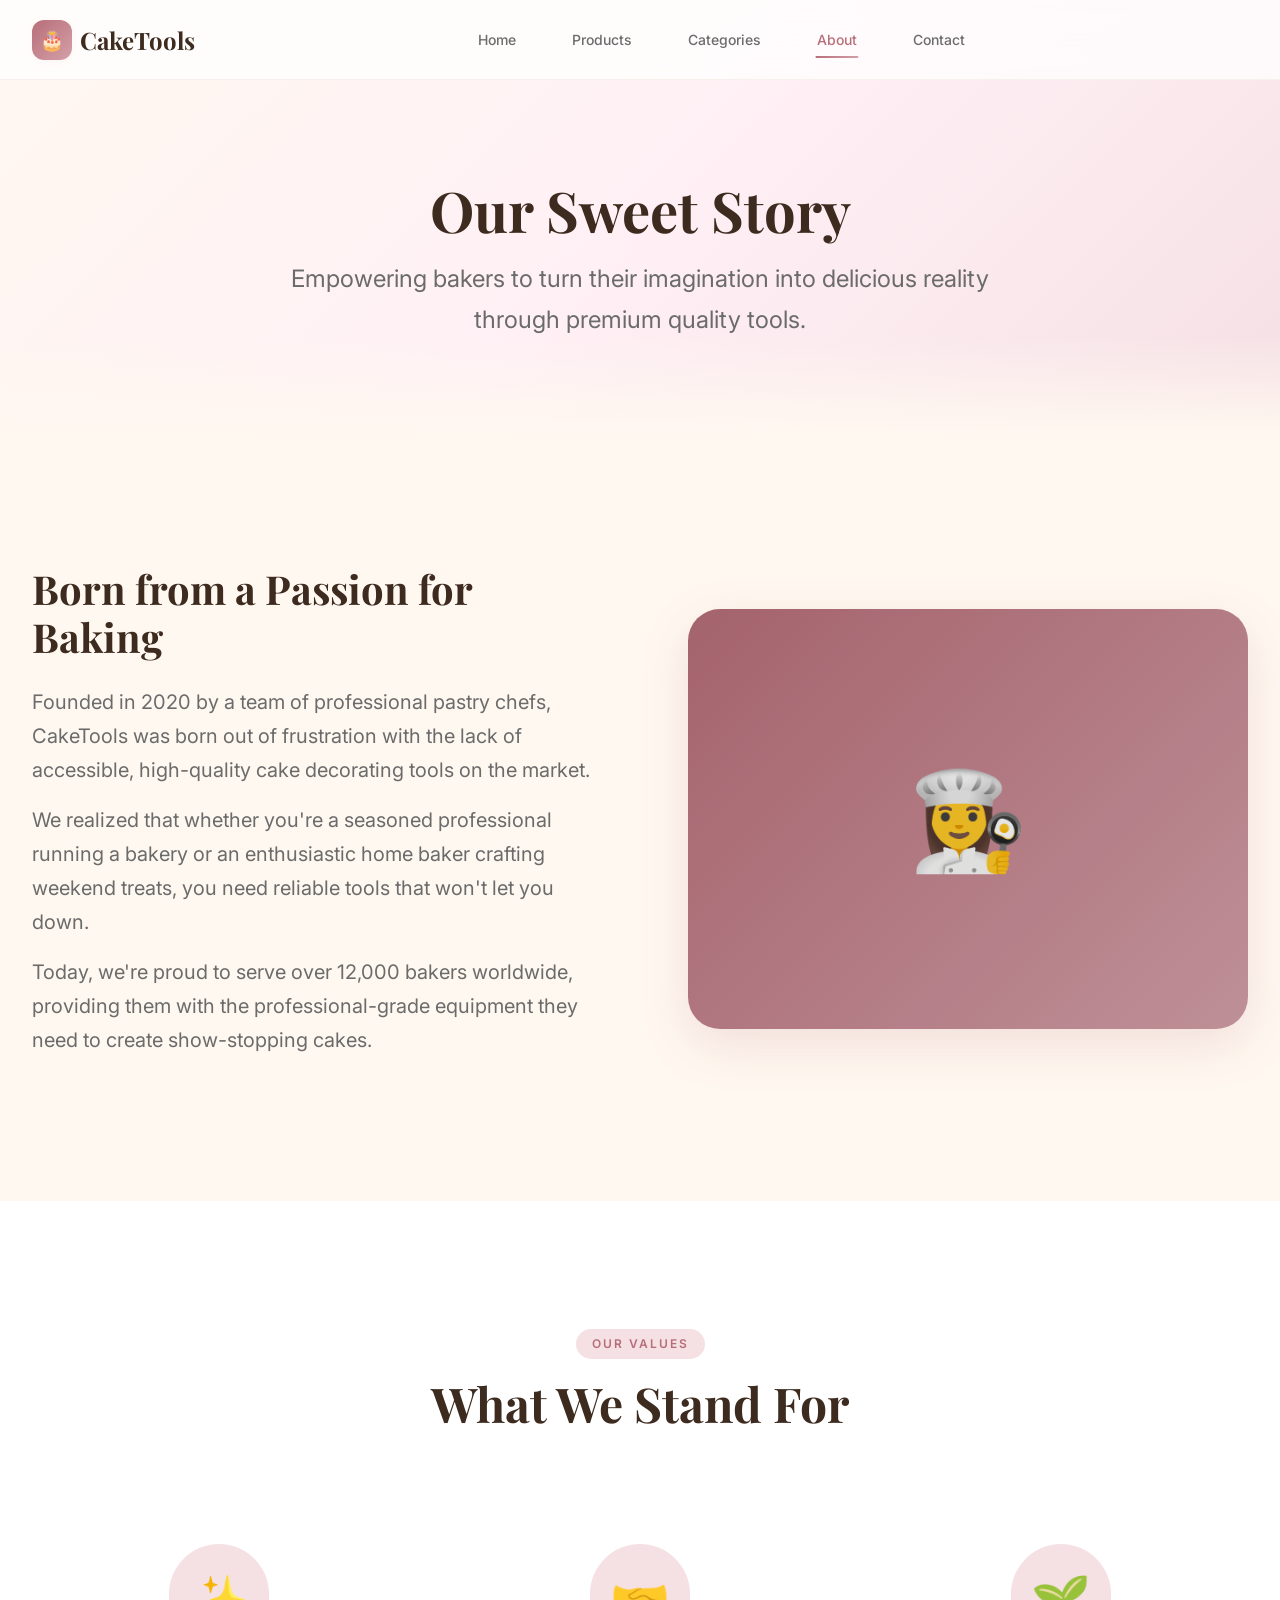
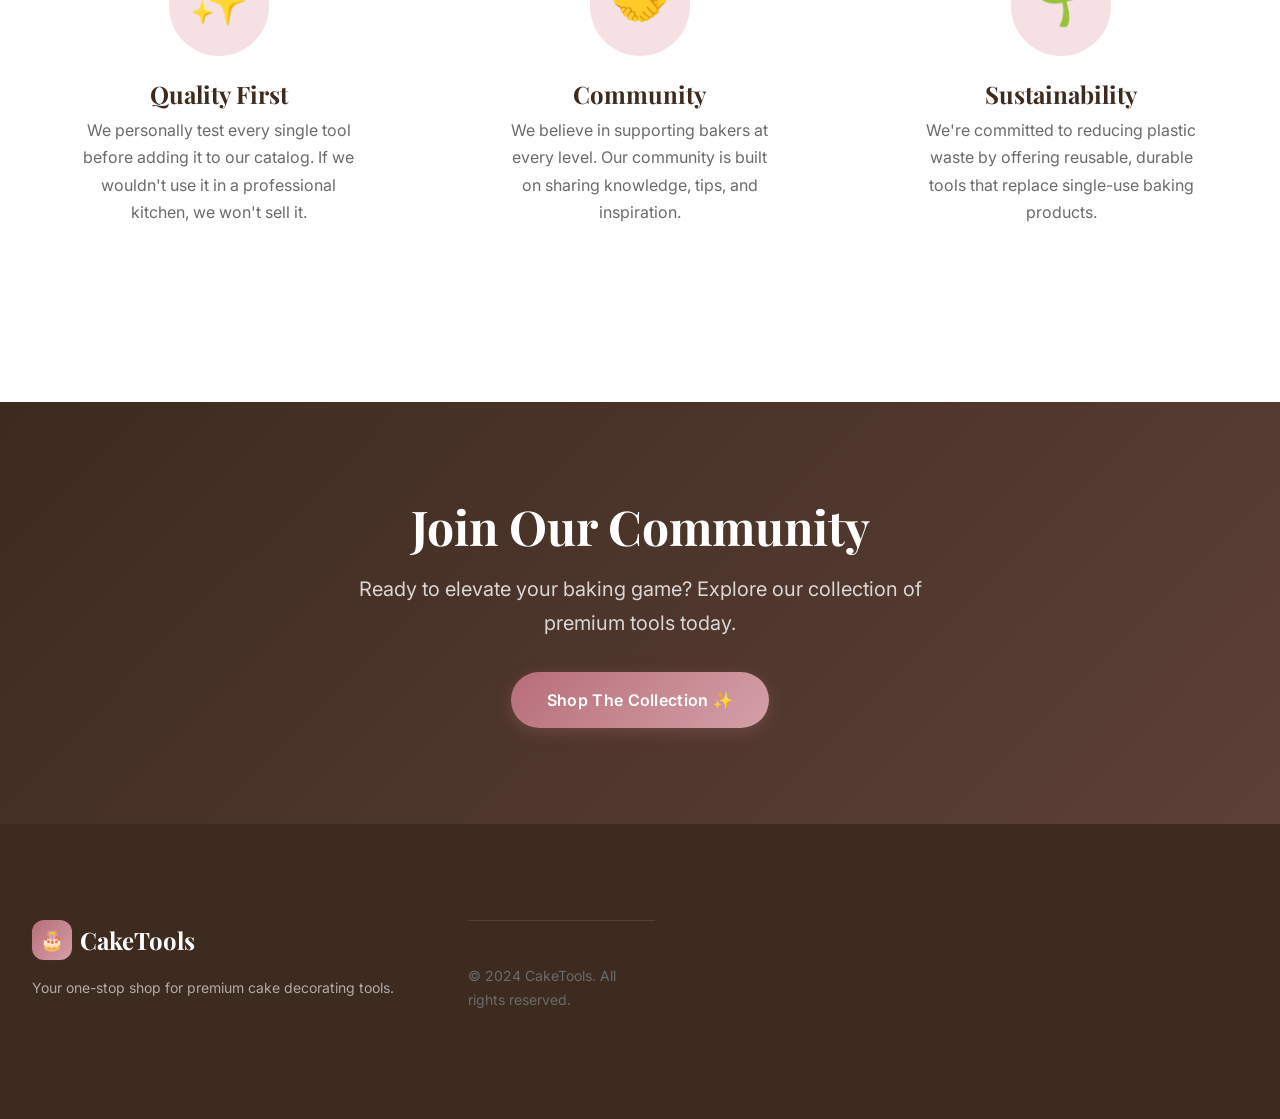
==== about.html @ 76c8e918 "Initial commit of Cake Tools static website" ====
<!DOCTYPE html>
<html lang="en">
<head>
  <meta charset="UTF-8">
  <meta name="viewport" content="width=device-width, initial-scale=1.0">
  <title>About Us — CakeTools</title>
  <link rel="stylesheet" href="css/style.css">
  <link rel="stylesheet" href="css/about.css">
  <link rel="icon" href="data:image/svg+xml,<svg xmlns='http://www.w3.org/2000/svg' viewBox='0 0 100 100'><text y='.9em' font-size='90'>🎂</text></svg>">
</head>
<body>

  <!-- Header -->
  <header class="header" id="header">
    <div class="header-inner">
      <a href="index.html" class="logo">
        <div class="logo-icon">🎂</div>
        <span>CakeTools</span>
      </a>

      <nav class="nav-links" id="navLinks">
        <a href="index.html">Home</a>
        <a href="products.html">Products</a>
        <a href="categories.html">Categories</a>
        <a href="about.html" class="active">About</a>
        <a href="contact.html">Contact</a>
      </nav>

      <div class="header-right" style="display:flex;align-items:center;gap:12px;">
        <button class="mobile-toggle" id="mobileToggle" aria-label="Toggle menu">
          <span></span>
          <span></span>
          <span></span>
        </button>
      </div>
    </div>
  </header>
  <div class="nav-overlay" id="navOverlay"></div>

  <!-- Hero -->
  <section class="about-hero">
    <div class="container reveal">
      <h1>Our Sweet Story</h1>
      <p>Empowering bakers to turn their imagination into delicious reality through premium quality tools.</p>
    </div>
  </section>

  <!-- Story -->
  <section class="story-section">
    <div class="container">
      <div class="story-grid">
        <div class="story-content reveal-left">
          <h2>Born from a Passion for Baking</h2>
          <p>Founded in 2020 by a team of professional pastry chefs, CakeTools was born out of frustration with the lack of accessible, high-quality cake decorating tools on the market.</p>
          <p>We realized that whether you're a seasoned professional running a bakery or an enthusiastic home baker crafting weekend treats, you need reliable tools that won't let you down.</p>
          <p>Today, we're proud to serve over 12,000 bakers worldwide, providing them with the professional-grade equipment they need to create show-stopping cakes.</p>
        </div>
        <div class="story-image reveal-right">
          👩‍🍳
        </div>
      </div>
    </div>
  </section>

  <!-- Values -->
  <section class="values-section">
    <div class="container">
      <div class="section-header reveal">
        <span class="section-label">Our Values</span>
        <h2>What We Stand For</h2>
      </div>
      
      <div class="values-grid" data-stagger>
        <div class="value-card reveal">
          <span class="value-icon">✨</span>
          <h3>Quality First</h3>
          <p class="text-secondary">We personally test every single tool before adding it to our catalog. If we wouldn't use it in a professional kitchen, we won't sell it.</p>
        </div>
        
        <div class="value-card reveal">
          <span class="value-icon">🤝</span>
          <h3>Community</h3>
          <p class="text-secondary">We believe in supporting bakers at every level. Our community is built on sharing knowledge, tips, and inspiration.</p>
        </div>
        
        <div class="value-card reveal">
          <span class="value-icon">🌱</span>
          <h3>Sustainability</h3>
          <p class="text-secondary">We're committed to reducing plastic waste by offering reusable, durable tools that replace single-use baking products.</p>
        </div>
      </div>
    </div>
  </section>

  <!-- CTA -->
  <section class="section" style="background: var(--gradient-dark); color: white; text-align: center;">
    <div class="container reveal">
      <h2 style="color: white; margin-bottom: var(--space-md);">Join Our Community</h2>
      <p style="font-size: var(--fs-lg); max-width: 600px; margin: 0 auto var(--space-xl); color: rgba(255,255,255,0.8);">Ready to elevate your baking game? Explore our collection of premium tools today.</p>
      <a href="products.html" class="btn btn-primary btn-lg">Shop The Collection ✨</a>
    </div>
  </section>

  <!-- Footer -->
  <footer class="footer">
    <div class="container">
      <div class="footer-grid">
        <div class="footer-brand">
          <a href="index.html" class="logo" style="color:white;">
            <div class="logo-icon">🎂</div>
            <span>CakeTools</span>
          </a>
          <p>Your one-stop shop for premium cake decorating tools.</p>
        </div>
        <div class="footer-bottom">
          <p>&copy; 2024 CakeTools. All rights reserved.</p>
        </div>
      </div>
    </div>
  </footer>

  <button class="back-to-top" id="backToTop" aria-label="Back to top">↑</button>

  <script src="js/main.js"></script>
  <script src="js/animations.js"></script>
</body>
</html>
---- css/style.css ----
/* ========================================
   CAKE TOOLS — Design System
   Premium Light Mode Theme
   ======================================== */

/* Google Fonts */
@import url('https://fonts.googleapis.com/css2?family=Playfair+Display:ital,wght@0,400;0,500;0,600;0,700;0,800;1,400;1,500&family=Inter:wght@300;400;500;600;700&display=swap');

/* ─── CSS Custom Properties ─────────────────────── */
:root {
  /* Colors */
  --color-primary: #B76E79;
  --color-primary-dark: #9A5B65;
  --color-primary-light: #D4A0A8;
  --color-primary-lighter: #F5E0E4;
  --color-primary-bg: rgba(183, 110, 121, 0.06);
  --color-secondary: #3D2B1F;
  --color-accent: #FF6B6B;
  --color-accent-warm: #FFB347;

  --color-bg: #FFF8F0;
  --color-bg-alt: #FFF0F5;
  --color-bg-section: #FFFAF7;
  --color-surface: #FFFFFF;
  --color-surface-glass: rgba(255, 255, 255, 0.75);
  --color-surface-hover: #FFF5F0;

  --color-text: #2D2D2D;
  --color-text-secondary: #6B6B6B;
  --color-text-light: #999999;
  --color-text-inverse: #FFFFFF;

  --color-border: #F0E0D8;
  --color-border-light: #F8F0EC;

  --color-success: #4CAF50;
  --color-warning: #FF9800;
  --color-error: #F44336;

  /* Gradients */
  --gradient-primary: linear-gradient(135deg, #B76E79 0%, #D4A0A8 100%);
  --gradient-hero: linear-gradient(135deg, #FFF8F0 0%, #FFF0F5 50%, #F5E0E4 100%);
  --gradient-card: linear-gradient(145deg, #FFFFFF 0%, #FFF8F0 100%);
  --gradient-accent: linear-gradient(135deg, #FF6B6B 0%, #FFB347 100%);
  --gradient-dark: linear-gradient(135deg, #3D2B1F 0%, #5D4037 100%);
  --gradient-shimmer: linear-gradient(90deg, transparent 0%, rgba(255,255,255,0.4) 50%, transparent 100%);

  /* Typography */
  --font-heading: 'Playfair Display', Georgia, serif;
  --font-body: 'Inter', -apple-system, BlinkMacSystemFont, sans-serif;

  --fs-xs: 0.75rem;
  --fs-sm: 0.875rem;
  --fs-base: 1rem;
  --fs-md: 1.125rem;
  --fs-lg: 1.25rem;
  --fs-xl: 1.5rem;
  --fs-2xl: 2rem;
  --fs-3xl: 2.5rem;
  --fs-4xl: 3rem;
  --fs-5xl: 3.5rem;
  --fs-hero: clamp(2.5rem, 5vw, 4.5rem);

  --lh-tight: 1.2;
  --lh-normal: 1.5;
  --lh-relaxed: 1.7;

  /* Spacing */
  --space-xs: 0.25rem;
  --space-sm: 0.5rem;
  --space-md: 1rem;
  --space-lg: 1.5rem;
  --space-xl: 2rem;
  --space-2xl: 3rem;
  --space-3xl: 4rem;
  --space-4xl: 6rem;
  --space-5xl: 8rem;

  /* Borders */
  --radius-sm: 8px;
  --radius-md: 12px;
  --radius-lg: 16px;
  --radius-xl: 24px;
  --radius-2xl: 32px;
  --radius-full: 9999px;

  /* Shadows */
  --shadow-sm: 0 2px 8px rgba(183, 110, 121, 0.06);
  --shadow-md: 0 4px 20px rgba(183, 110, 121, 0.1);
  --shadow-lg: 0 8px 32px rgba(183, 110, 121, 0.14);
  --shadow-xl: 0 16px 48px rgba(183, 110, 121, 0.18);
  --shadow-glow: 0 0 30px rgba(183, 110, 121, 0.25);
  --shadow-card: 0 4px 24px rgba(61, 43, 31, 0.06);
  --shadow-card-hover: 0 12px 40px rgba(183, 110, 121, 0.18);

  /* Transitions */
  --transition-fast: 0.15s ease;
  --transition-base: 0.3s ease;
  --transition-slow: 0.5s ease;
  --transition-spring: 0.4s cubic-bezier(0.175, 0.885, 0.32, 1.275);
  --transition-smooth: 0.6s cubic-bezier(0.23, 1, 0.32, 1);

  /* Layout */
  --max-width: 1280px;
  --header-height: 80px;
  --sidebar-width: 280px;
}

/* ─── Reset & Base ──────────────────────────────── */
*, *::before, *::after {
  margin: 0;
  padding: 0;
  box-sizing: border-box;
}

html {
  scroll-behavior: smooth;
  -webkit-font-smoothing: antialiased;
  -moz-osx-font-smoothing: grayscale;
}

body {
  font-family: var(--font-body);
  font-size: var(--fs-base);
  line-height: var(--lh-normal);
  color: var(--color-text);
  background-color: var(--color-bg);
  overflow-x: hidden;
  min-height: 100vh;
}

a {
  text-decoration: none;
  color: inherit;
  transition: color var(--transition-fast);
}

img {
  max-width: 100%;
  height: auto;
  display: block;
}

ul, ol {
  list-style: none;
}

button {
  cursor: pointer;
  border: none;
  outline: none;
  background: none;
  font-family: inherit;
}

input, textarea, select {
  font-family: inherit;
  font-size: inherit;
  outline: none;
}

/* ─── Typography ────────────────────────────────── */
h1, h2, h3, h4, h5, h6 {
  font-family: var(--font-heading);
  font-weight: 700;
  line-height: var(--lh-tight);
  color: var(--color-secondary);
}

h1 { font-size: var(--fs-hero); }
h2 { font-size: var(--fs-4xl); }
h3 { font-size: var(--fs-2xl); }
h4 { font-size: var(--fs-xl); }
h5 { font-size: var(--fs-lg); }

p {
  line-height: var(--lh-relaxed);
  color: var(--color-text-secondary);
}

/* ─── Container ─────────────────────────────────── */
.container {
  width: 100%;
  max-width: var(--max-width);
  margin: 0 auto;
  padding: 0 var(--space-xl);
}

/* ─── Header / Navigation ───────────────────────── */
.header {
  position: fixed;
  top: 0;
  left: 0;
  right: 0;
  height: var(--header-height);
  z-index: 1000;
  transition: all var(--transition-base);
  background: var(--color-surface-glass);
  backdrop-filter: blur(20px);
  -webkit-backdrop-filter: blur(20px);
  border-bottom: 1px solid var(--color-border-light);
}

.header.scrolled {
  box-shadow: var(--shadow-md);
}

.header-inner {
  display: flex;
  align-items: center;
  justify-content: space-between;
  height: 100%;
  max-width: var(--max-width);
  margin: 0 auto;
  padding: 0 var(--space-xl);
}

.logo {
  display: flex;
  align-items: center;
  gap: var(--space-sm);
  font-family: var(--font-heading);
  font-size: var(--fs-xl);
  font-weight: 700;
  color: var(--color-secondary);
  text-decoration: none;
  transition: transform var(--transition-spring);
}

.logo:hover {
  transform: scale(1.02);
}

.logo-icon {
  width: 40px;
  height: 40px;
  background: var(--gradient-primary);
  border-radius: var(--radius-md);
  display: flex;
  align-items: center;
  justify-content: center;
  font-size: 1.2rem;
  color: white;
  box-shadow: var(--shadow-sm);
}

.nav-links {
  display: flex;
  align-items: center;
  gap: var(--space-lg);
}

.nav-links a {
  font-size: var(--fs-sm);
  font-weight: 500;
  color: var(--color-text-secondary);
  padding: var(--space-sm) var(--space-md);
  border-radius: var(--radius-full);
  transition: all var(--transition-base);
  position: relative;
}

.nav-links a::after {
  content: '';
  position: absolute;
  bottom: 0;
  left: 50%;
  transform: translateX(-50%);
  width: 0;
  height: 2px;
  background: var(--gradient-primary);
  border-radius: var(--radius-full);
  transition: width var(--transition-base);
}

.nav-links a:hover,
.nav-links a.active {
  color: var(--color-primary);
}

.nav-links a:hover::after,
.nav-links a.active::after {
  width: 60%;
}

/* Search Bar */
.search-wrapper {
  position: relative;
  width: 280px;
}

.search-bar {
  width: 100%;
  padding: 10px 40px 10px 16px;
  border: 1.5px solid var(--color-border);
  border-radius: var(--radius-full);
  background: var(--color-surface);
  font-size: var(--fs-sm);
  color: var(--color-text);
  transition: all var(--transition-base);
}

.search-bar::placeholder {
  color: var(--color-text-light);
}

.search-bar:focus {
  border-color: var(--color-primary-light);
  box-shadow: 0 0 0 3px var(--color-primary-bg);
}

.search-icon {
  position: absolute;
  right: 14px;
  top: 50%;
  transform: translateY(-50%);
  color: var(--color-text-light);
  pointer-events: none;
  font-size: var(--fs-md);
}

/* Search Dropdown */
.search-dropdown {
  position: absolute;
  top: calc(100% + 8px);
  left: 0;
  right: 0;
  background: var(--color-surface);
  border-radius: var(--radius-lg);
  box-shadow: var(--shadow-xl);
  border: 1px solid var(--color-border-light);
  max-height: 400px;
  overflow-y: auto;
  z-index: 1001;
  opacity: 0;
  visibility: hidden;
  transform: translateY(-8px);
  transition: all var(--transition-base);
}

.search-dropdown.active {
  opacity: 1;
  visibility: visible;
  transform: translateY(0);
}

.search-dropdown-item {
  display: flex;
  align-items: center;
  gap: var(--space-md);
  padding: var(--space-md) var(--space-lg);
  cursor: pointer;
  transition: background var(--transition-fast);
}

.search-dropdown-item:hover {
  background: var(--color-surface-hover);
}

.search-dropdown-item .item-emoji {
  font-size: var(--fs-xl);
  width: 40px;
  height: 40px;
  display: flex;
  align-items: center;
  justify-content: center;
  background: var(--color-primary-lighter);
  border-radius: var(--radius-sm);
  flex-shrink: 0;
}

.search-dropdown-item .item-info h4 {
  font-family: var(--font-body);
  font-size: var(--fs-sm);
  font-weight: 600;
  color: var(--color-text);
}

.search-dropdown-item .item-info p {
  font-size: var(--fs-xs);
  color: var(--color-text-light);
}

.search-dropdown-empty {
  padding: var(--space-2xl);
  text-align: center;
  color: var(--color-text-light);
  font-size: var(--fs-sm);
}

/* Mobile Menu Toggle */
.mobile-toggle {
  display: none;
  flex-direction: column;
  gap: 5px;
  padding: var(--space-sm);
  cursor: pointer;
  z-index: 1002;
}

.mobile-toggle span {
  width: 24px;
  height: 2px;
  background: var(--color-secondary);
  border-radius: var(--radius-full);
  transition: all var(--transition-base);
}

.mobile-toggle.active span:nth-child(1) {
  transform: rotate(45deg) translateY(5px) translateX(5px);
}

.mobile-toggle.active span:nth-child(2) {
  opacity: 0;
}

.mobile-toggle.active span:nth-child(3) {
  transform: rotate(-45deg) translateY(-5px) translateX(5px);
}

/* ─── Buttons ───────────────────────────────────── */
.btn {
  display: inline-flex;
  align-items: center;
  justify-content: center;
  gap: var(--space-sm);
  padding: 12px 28px;
  border-radius: var(--radius-full);
  font-size: var(--fs-sm);
  font-weight: 600;
  letter-spacing: 0.3px;
  transition: all var(--transition-base);
  position: relative;
  overflow: hidden;
}

.btn::before {
  content: '';
  position: absolute;
  top: 0;
  left: -100%;
  width: 100%;
  height: 100%;
  background: var(--gradient-shimmer);
  transition: left 0.5s ease;
}

.btn:hover::before {
  left: 100%;
}

.btn-primary {
  background: var(--gradient-primary);
  color: var(--color-text-inverse);
  box-shadow: 0 4px 16px rgba(183, 110, 121, 0.3);
}

.btn-primary:hover {
  transform: translateY(-2px);
  box-shadow: 0 6px 24px rgba(183, 110, 121, 0.4);
}

.btn-secondary {
  background: var(--color-surface);
  color: var(--color-primary);
  border: 1.5px solid var(--color-primary-light);
}

.btn-secondary:hover {
  background: var(--color-primary-lighter);
  transform: translateY(-2px);
}

.btn-dark {
  background: var(--gradient-dark);
  color: var(--color-text-inverse);
  box-shadow: 0 4px 16px rgba(61, 43, 31, 0.2);
}

.btn-dark:hover {
  transform: translateY(-2px);
  box-shadow: 0 6px 24px rgba(61, 43, 31, 0.3);
}

.btn-lg {
  padding: 16px 36px;
  font-size: var(--fs-base);
}

.btn-sm {
  padding: 8px 18px;
  font-size: var(--fs-xs);
}

.btn-icon {
  width: 44px;
  height: 44px;
  padding: 0;
  border-radius: var(--radius-full);
}

/* ─── Cards ─────────────────────────────────────── */
.card {
  background: var(--color-surface);
  border-radius: var(--radius-lg);
  overflow: hidden;
  transition: all var(--transition-base);
  box-shadow: var(--shadow-card);
  border: 1px solid var(--color-border-light);
}

.card:hover {
  transform: translateY(-4px);
  box-shadow: var(--shadow-card-hover);
}

/* Product Card */
.product-card {
  background: var(--color-surface);
  border-radius: var(--radius-lg);
  overflow: hidden;
  transition: all var(--transition-base);
  box-shadow: var(--shadow-card);
  border: 1px solid var(--color-border-light);
  cursor: pointer;
  position: relative;
}

.product-card:hover {
  transform: translateY(-6px);
  box-shadow: var(--shadow-card-hover);
}

.product-card-image {
  position: relative;
  height: 220px;
  overflow: hidden;
  background: var(--color-bg-alt);
}

.product-real-image {
  width: 100%;
  height: 100%;
  object-fit: cover;
  transition: transform var(--transition-base);
}

.product-card:hover .product-real-image {
  transform: scale(1.05);
}

.product-badge {
  position: absolute;
  top: 12px;
  left: 12px;
  padding: 4px 12px;
  border-radius: var(--radius-full);
  font-size: var(--fs-xs);
  font-weight: 600;
  color: white;
  z-index: 2;
  background: var(--gradient-primary);
}

.product-badge.trending {
  background: var(--gradient-accent);
}

.product-badge.premium {
  background: var(--gradient-dark);
}

.product-badge.eco {
  background: linear-gradient(135deg, #10B981, #34D399);
}

.product-card-body {
  padding: var(--space-lg);
}

.product-card-category {
  font-size: var(--fs-xs);
  font-weight: 600;
  text-transform: uppercase;
  letter-spacing: 1px;
  color: var(--color-primary);
  margin-bottom: var(--space-xs);
}

.product-card-title {
  font-family: var(--font-body);
  font-size: var(--fs-base);
  font-weight: 600;
  color: var(--color-text);
  margin-bottom: var(--space-sm);
  line-height: var(--lh-normal);
  display: -webkit-box;
  -webkit-line-clamp: 2;
  -webkit-box-orient: vertical;
  overflow: hidden;
}

.product-card-rating {
  display: flex;
  align-items: center;
  gap: var(--space-xs);
  margin-bottom: var(--space-sm);
}

.star {
  color: #FFB347;
  font-size: var(--fs-sm);
}

.star.empty {
  color: var(--color-border);
}

.rating-text {
  font-size: var(--fs-xs);
  color: var(--color-text-light);
}

.product-card-price {
  display: flex;
  align-items: center;
  gap: var(--space-sm);
}

.price-current {
  font-size: var(--fs-lg);
  font-weight: 700;
  color: var(--color-secondary);
}

.price-original {
  font-size: var(--fs-sm);
  color: var(--color-text-light);
  text-decoration: line-through;
}

.price-discount {
  font-size: var(--fs-xs);
  font-weight: 600;
  color: var(--color-accent);
  background: rgba(255, 107, 107, 0.1);
  padding: 2px 8px;
  border-radius: var(--radius-full);
}

/* ─── Category Card ─────────────────────────────── */
.category-card {
  background: var(--color-surface);
  border-radius: var(--radius-xl);
  padding: var(--space-2xl);
  text-align: center;
  transition: all var(--transition-base);
  box-shadow: var(--shadow-card);
  border: 1px solid var(--color-border-light);
  cursor: pointer;
  position: relative;
  overflow: hidden;
}

.category-card::before {
  content: '';
  position: absolute;
  top: 0;
  left: 0;
  right: 0;
  height: 4px;
  opacity: 0;
  transition: opacity var(--transition-base);
}

.category-card:hover::before {
  opacity: 1;
}

.category-card:hover {
  transform: translateY(-6px);
  box-shadow: var(--shadow-card-hover);
}

.category-icon {
  width: 80px;
  height: 80px;
  margin: 0 auto var(--space-lg);
  border-radius: var(--radius-xl);
  display: flex;
  align-items: center;
  justify-content: center;
  font-size: 2.2rem;
  transition: transform var(--transition-spring);
}

.category-card:hover .category-icon {
  transform: scale(1.1) rotate(-5deg);
}

.category-card h3 {
  font-size: var(--fs-lg);
  margin-bottom: var(--space-sm);
}

.category-card p {
  font-size: var(--fs-sm);
  line-height: var(--lh-relaxed);
}

.category-count {
  display: inline-block;
  margin-top: var(--space-md);
  font-size: var(--fs-xs);
  font-weight: 600;
  color: var(--color-primary);
  background: var(--color-primary-lighter);
  padding: 4px 14px;
  border-radius: var(--radius-full);
}

/* ─── Section Styles ────────────────────────────── */
.section {
  padding: var(--space-4xl) 0;
}

.section-header {
  text-align: center;
  margin-bottom: var(--space-3xl);
}

.section-label {
  display: inline-block;
  font-size: var(--fs-xs);
  font-weight: 600;
  text-transform: uppercase;
  letter-spacing: 2px;
  color: var(--color-primary);
  background: var(--color-primary-lighter);
  padding: 6px 16px;
  border-radius: var(--radius-full);
  margin-bottom: var(--space-md);
}

.section-title {
  margin-bottom: var(--space-md);
}

.section-subtitle {
  font-size: var(--fs-md);
  max-width: 600px;
  margin: 0 auto;
}

/* ─── Grid Layouts ──────────────────────────────── */
.grid-2 {
  display: grid;
  grid-template-columns: repeat(2, 1fr);
  gap: var(--space-xl);
}

.grid-3 {
  display: grid;
  grid-template-columns: repeat(3, 1fr);
  gap: var(--space-xl);
}

.grid-4 {
  display: grid;
  grid-template-columns: repeat(4, 1fr);
  gap: var(--space-xl);
}

/* ─── Badge ─────────────────────────────────────── */
.badge {
  display: inline-flex;
  align-items: center;
  padding: 4px 12px;
  border-radius: var(--radius-full);
  font-size: var(--fs-xs);
  font-weight: 600;
}

.badge-primary {
  background: var(--color-primary-lighter);
  color: var(--color-primary-dark);
}

.badge-success {
  background: rgba(76, 175, 80, 0.1);
  color: var(--color-success);
}

.badge-accent {
  background: rgba(255, 107, 107, 0.1);
  color: var(--color-accent);
}

/* ─── Form Elements ─────────────────────────────── */
.form-group {
  margin-bottom: var(--space-lg);
}

.form-label {
  display: block;
  font-size: var(--fs-sm);
  font-weight: 600;
  color: var(--color-text);
  margin-bottom: var(--space-sm);
}

.form-input,
.form-textarea,
.form-select {
  width: 100%;
  padding: 12px 16px;
  border: 1.5px solid var(--color-border);
  border-radius: var(--radius-md);
  background: var(--color-surface);
  color: var(--color-text);
  font-size: var(--fs-base);
  transition: all var(--transition-base);
}

.form-input:focus,
.form-textarea:focus,
.form-select:focus {
  border-color: var(--color-primary-light);
  box-shadow: 0 0 0 3px var(--color-primary-bg);
}

.form-textarea {
  resize: vertical;
  min-height: 120px;
}

/* ─── Footer ────────────────────────────────────── */
.footer {
  background: var(--color-secondary);
  color: var(--color-text-inverse);
  padding: var(--space-4xl) 0 var(--space-xl);
}

.footer-grid {
  display: grid;
  grid-template-columns: 2fr 1fr 1fr 1.5fr;
  gap: var(--space-3xl);
  margin-bottom: var(--space-3xl);
}

.footer-brand .logo {
  color: var(--color-text-inverse);
  margin-bottom: var(--space-md);
}

.footer-brand p {
  color: rgba(255, 255, 255, 0.6);
  font-size: var(--fs-sm);
  line-height: var(--lh-relaxed);
  margin-bottom: var(--space-lg);
}

.footer-social {
  display: flex;
  gap: var(--space-sm);
}

.footer-social a {
  width: 40px;
  height: 40px;
  border-radius: var(--radius-full);
  background: rgba(255, 255, 255, 0.1);
  display: flex;
  align-items: center;
  justify-content: center;
  color: rgba(255, 255, 255, 0.7);
  transition: all var(--transition-base);
  font-size: var(--fs-md);
}

.footer-social a:hover {
  background: var(--color-primary);
  color: white;
  transform: translateY(-2px);
}

.footer-col h4 {
  font-family: var(--font-body);
  font-size: var(--fs-sm);
  font-weight: 600;
  text-transform: uppercase;
  letter-spacing: 1.5px;
  color: var(--color-text-inverse);
  margin-bottom: var(--space-lg);
}

.footer-col ul li {
  margin-bottom: var(--space-sm);
}

.footer-col ul li a {
  font-size: var(--fs-sm);
  color: rgba(255, 255, 255, 0.6);
  transition: all var(--transition-base);
}

.footer-col ul li a:hover {
  color: var(--color-primary-light);
  padding-left: 4px;
}

.footer-newsletter .form-input {
  background: rgba(255, 255, 255, 0.1);
  border-color: rgba(255, 255, 255, 0.15);
  color: white;
  margin-bottom: var(--space-md);
}

.footer-newsletter .form-input::placeholder {
  color: rgba(255, 255, 255, 0.4);
}

.footer-newsletter .form-input:focus {
  border-color: var(--color-primary-light);
  box-shadow: 0 0 0 3px rgba(183, 110, 121, 0.2);
}

.footer-bottom {
  border-top: 1px solid rgba(255, 255, 255, 0.1);
  padding-top: var(--space-xl);
  display: flex;
  align-items: center;
  justify-content: space-between;
  font-size: var(--fs-sm);
  color: rgba(255, 255, 255, 0.4);
}

/* ─── Breadcrumb ────────────────────────────────── */
.breadcrumb {
  display: flex;
  align-items: center;
  gap: var(--space-sm);
  font-size: var(--fs-sm);
  color: var(--color-text-light);
  margin-bottom: var(--space-xl);
  padding-top: calc(var(--header-height) + var(--space-xl));
}

.breadcrumb a {
  color: var(--color-text-secondary);
  transition: color var(--transition-fast);
}

.breadcrumb a:hover {
  color: var(--color-primary);
}

.breadcrumb .separator {
  color: var(--color-border);
}

.breadcrumb .current {
  color: var(--color-primary);
  font-weight: 500;
}

/* ─── Page Hero ─────────────────────────────────── */
.page-hero {
  padding: calc(var(--header-height) + var(--space-3xl)) 0 var(--space-3xl);
  background: var(--gradient-hero);
  text-align: center;
  position: relative;
  overflow: hidden;
}

.page-hero::before {
  content: '';
  position: absolute;
  top: -50%;
  right: -20%;
  width: 500px;
  height: 500px;
  background: radial-gradient(circle, var(--color-primary-lighter) 0%, transparent 70%);
  opacity: 0.5;
  border-radius: 50%;
}

.page-hero h1 {
  margin-bottom: var(--space-md);
}

.page-hero p {
  font-size: var(--fs-lg);
  max-width: 600px;
  margin: 0 auto;
}

/* ─── Scroll Reveal Animation ───────────────────── */
.reveal {
  opacity: 0;
  transform: translateY(30px);
  transition: all 0.8s cubic-bezier(0.23, 1, 0.32, 1);
}

.reveal.visible {
  opacity: 1;
  transform: translateY(0);
}

.reveal-left {
  opacity: 0;
  transform: translateX(-30px);
  transition: all 0.8s cubic-bezier(0.23, 1, 0.32, 1);
}

.reveal-left.visible {
  opacity: 1;
  transform: translateX(0);
}

.reveal-right {
  opacity: 0;
  transform: translateX(30px);
  transition: all 0.8s cubic-bezier(0.23, 1, 0.32, 1);
}

.reveal-right.visible {
  opacity: 1;
  transform: translateX(0);
}

.reveal-scale {
  opacity: 0;
  transform: scale(0.9);
  transition: all 0.8s cubic-bezier(0.23, 1, 0.32, 1);
}

.reveal-scale.visible {
  opacity: 1;
  transform: scale(1);
}

/* ─── Animations ────────────────────────────────── */
@keyframes float {
  0%, 100% { transform: translateY(0); }
  50% { transform: translateY(-10px); }
}

@keyframes pulse-glow {
  0%, 100% { box-shadow: 0 0 20px rgba(183, 110, 121, 0.2); }
  50% { box-shadow: 0 0 40px rgba(183, 110, 121, 0.4); }
}

@keyframes shimmer {
  0% { background-position: -200% center; }
  100% { background-position: 200% center; }
}

@keyframes spin-slow {
  from { transform: rotate(0deg); }
  to { transform: rotate(360deg); }
}

@keyframes fade-in-up {
  from {
    opacity: 0;
    transform: translateY(20px);
  }
  to {
    opacity: 1;
    transform: translateY(0);
  }
}

@keyframes slide-in-right {
  from {
    opacity: 0;
    transform: translateX(20px);
  }
  to {
    opacity: 1;
    transform: translateX(0);
  }
}

@keyframes bounce-in {
  0% { transform: scale(0.8); opacity: 0; }
  50% { transform: scale(1.05); }
  100% { transform: scale(1); opacity: 1; }
}

/* ─── Utility ───────────────────────────────────── */
.text-center { text-align: center; }
.text-primary { color: var(--color-primary); }
.text-secondary { color: var(--color-text-secondary); }
.text-accent { color: var(--color-accent); }
.fw-bold { font-weight: 700; }
.fw-semi { font-weight: 600; }
.mt-1 { margin-top: var(--space-md); }
.mt-2 { margin-top: var(--space-xl); }
.mt-3 { margin-top: var(--space-2xl); }
.mb-1 { margin-bottom: var(--space-md); }
.mb-2 { margin-bottom: var(--space-xl); }
.mb-3 { margin-bottom: var(--space-2xl); }

/* ─── Responsive ────────────────────────────────── */
@media (max-width: 1024px) {
  .grid-4 { grid-template-columns: repeat(3, 1fr); }
  .footer-grid { grid-template-columns: repeat(2, 1fr); }
}

@media (max-width: 768px) {
  :root {
    --header-height: 70px;
  }

  .container {
    padding: 0 var(--space-md);
  }

  .nav-links {
    position: fixed;
    top: 0;
    right: -100%;
    width: 75%;
    max-width: 320px;
    height: 100vh;
    background: var(--color-surface);
    flex-direction: column;
    align-items: flex-start;
    padding: calc(var(--header-height) + var(--space-xl)) var(--space-xl) var(--space-xl);
    box-shadow: var(--shadow-xl);
    transition: right var(--transition-smooth);
    z-index: 1001;
  }

  .nav-links.open {
    right: 0;
  }

  .nav-links a {
    font-size: var(--fs-base);
    padding: var(--space-md);
    width: 100%;
  }

  .search-wrapper {
    width: 100%;
    margin-top: var(--space-md);
  }

  .mobile-toggle {
    display: flex;
  }

  .grid-3 { grid-template-columns: repeat(2, 1fr); }
  .grid-4 { grid-template-columns: repeat(2, 1fr); }
  .grid-2 { grid-template-columns: 1fr; }

  .footer-grid {
    grid-template-columns: 1fr;
    gap: var(--space-xl);
  }

  .footer-bottom {
    flex-direction: column;
    gap: var(--space-md);
    text-align: center;
  }

  h2 { font-size: var(--fs-2xl); }
  h3 { font-size: var(--fs-xl); }

  .section {
    padding: var(--space-3xl) 0;
  }
}

@media (max-width: 480px) {
  .grid-3, .grid-4 {
    grid-template-columns: 1fr;
  }

  .product-card-image {
    height: 180px;
  }
}

/* ─── Mobile Nav Overlay ────────────────────────── */
.nav-overlay {
  position: fixed;
  inset: 0;
  background: rgba(0, 0, 0, 0.3);
  backdrop-filter: blur(4px);
  z-index: 999;
  opacity: 0;
  visibility: hidden;
  transition: all var(--transition-base);
}

.nav-overlay.active {
  opacity: 1;
  visibility: visible;
}

/* ─── Loading Skeleton ──────────────────────────── */
.skeleton {
  background: linear-gradient(90deg, var(--color-border-light) 25%, var(--color-surface) 50%, var(--color-border-light) 75%);
  background-size: 200% 100%;
  animation: shimmer 1.5s infinite;
  border-radius: var(--radius-sm);
}

/* ─── Toast Notification ────────────────────────── */
.toast {
  position: fixed;
  bottom: 30px;
  right: 30px;
  padding: var(--space-md) var(--space-xl);
  background: var(--color-surface);
  border-radius: var(--radius-lg);
  box-shadow: var(--shadow-xl);
  border-left: 4px solid var(--color-primary);
  display: flex;
  align-items: center;
  gap: var(--space-md);
  z-index: 2000;
  transform: translateX(120%);
  transition: transform var(--transition-spring);
}

.toast.show {
  transform: translateX(0);
}

.toast-icon {
  font-size: var(--fs-xl);
}

.toast-message {
  font-size: var(--fs-sm);
  font-weight: 500;
}

/* ─── Back to Top ───────────────────────────────── */
.back-to-top {
  position: fixed;
  bottom: 30px;
  right: 30px;
  width: 48px;
  height: 48px;
  background: var(--gradient-primary);
  color: white;
  border-radius: var(--radius-full);
  display: flex;
  align-items: center;
  justify-content: center;
  font-size: var(--fs-lg);
  box-shadow: var(--shadow-md);
  opacity: 0;
  visibility: hidden;
  transform: translateY(20px);
  transition: all var(--transition-base);
  z-index: 900;
  cursor: pointer;
}

.back-to-top.visible {
  opacity: 1;
  visibility: visible;
  transform: translateY(0);
}

.back-to-top:hover {
  transform: translateY(-4px);
  box-shadow: var(--shadow-glow);
}

/* ─── Three.js Canvas ───────────────────────────── */
.three-canvas-wrapper {
  position: absolute;
  top: 0;
  left: 0;
  width: 100%;
  height: 100%;
  z-index: 0;
  pointer-events: none;
}

.three-canvas-wrapper canvas {
  display: block;
}

.three-canvas-interactive {
  pointer-events: auto;
  cursor: grab;
}

.three-canvas-interactive:active {
  cursor: grabbing;
}
---- css/about.css ----
/* ─── About Page Styles ──────────────────────────── */

.about-hero {
  padding: calc(var(--header-height) + var(--space-4xl)) 0 var(--space-4xl);
  text-align: center;
  background: var(--gradient-hero);
  position: relative;
}

.about-hero::after {
  content: '';
  position: absolute;
  bottom: 0;
  left: 0;
  right: 0;
  height: 100px;
  background: linear-gradient(to top, var(--color-bg), transparent);
}

.about-hero h1 {
  font-size: var(--fs-5xl);
  margin-bottom: var(--space-md);
  position: relative;
  z-index: 1;
}

.about-hero p {
  font-size: var(--fs-xl);
  max-width: 700px;
  margin: 0 auto;
  position: relative;
  z-index: 1;
}

.story-section {
  padding: var(--space-5xl) 0;
}

.story-grid {
  display: grid;
  grid-template-columns: 1fr 1fr;
  gap: var(--space-4xl);
  align-items: center;
}

.story-image {
  position: relative;
  border-radius: var(--radius-2xl);
  overflow: hidden;
  box-shadow: var(--shadow-xl);
  aspect-ratio: 4/3;
  background: var(--gradient-primary);
  display: flex;
  align-items: center;
  justify-content: center;
  font-size: 6rem;
}

.story-image::before {
  content: '';
  position: absolute;
  inset: 0;
  background: rgba(0,0,0,0.1);
}

.story-content h2 {
  font-size: var(--fs-3xl);
  margin-bottom: var(--space-lg);
}

.story-content p {
  font-size: var(--fs-lg);
  margin-bottom: var(--space-md);
}

.values-section {
  background: var(--color-surface);
  padding: var(--space-5xl) 0;
}

.values-grid {
  display: grid;
  grid-template-columns: repeat(3, 1fr);
  gap: var(--space-2xl);
  margin-top: var(--space-3xl);
}

.value-card {
  text-align: center;
  padding: var(--space-2xl);
}

.value-icon {
  font-size: 3rem;
  margin-bottom: var(--space-lg);
  display: inline-block;
  padding: 20px;
  background: var(--color-primary-lighter);
  border-radius: var(--radius-full);
}

.value-card h3 {
  font-size: var(--fs-xl);
  margin-bottom: var(--space-sm);
}

/* ─── Responsive ────────────────────────────────── */
@media (max-width: 768px) {
  .story-grid {
    grid-template-columns: 1fr;
  }
  
  .values-grid {
    grid-template-columns: 1fr;
  }
  
  .about-hero h1 {
    font-size: var(--fs-4xl);
  }
}
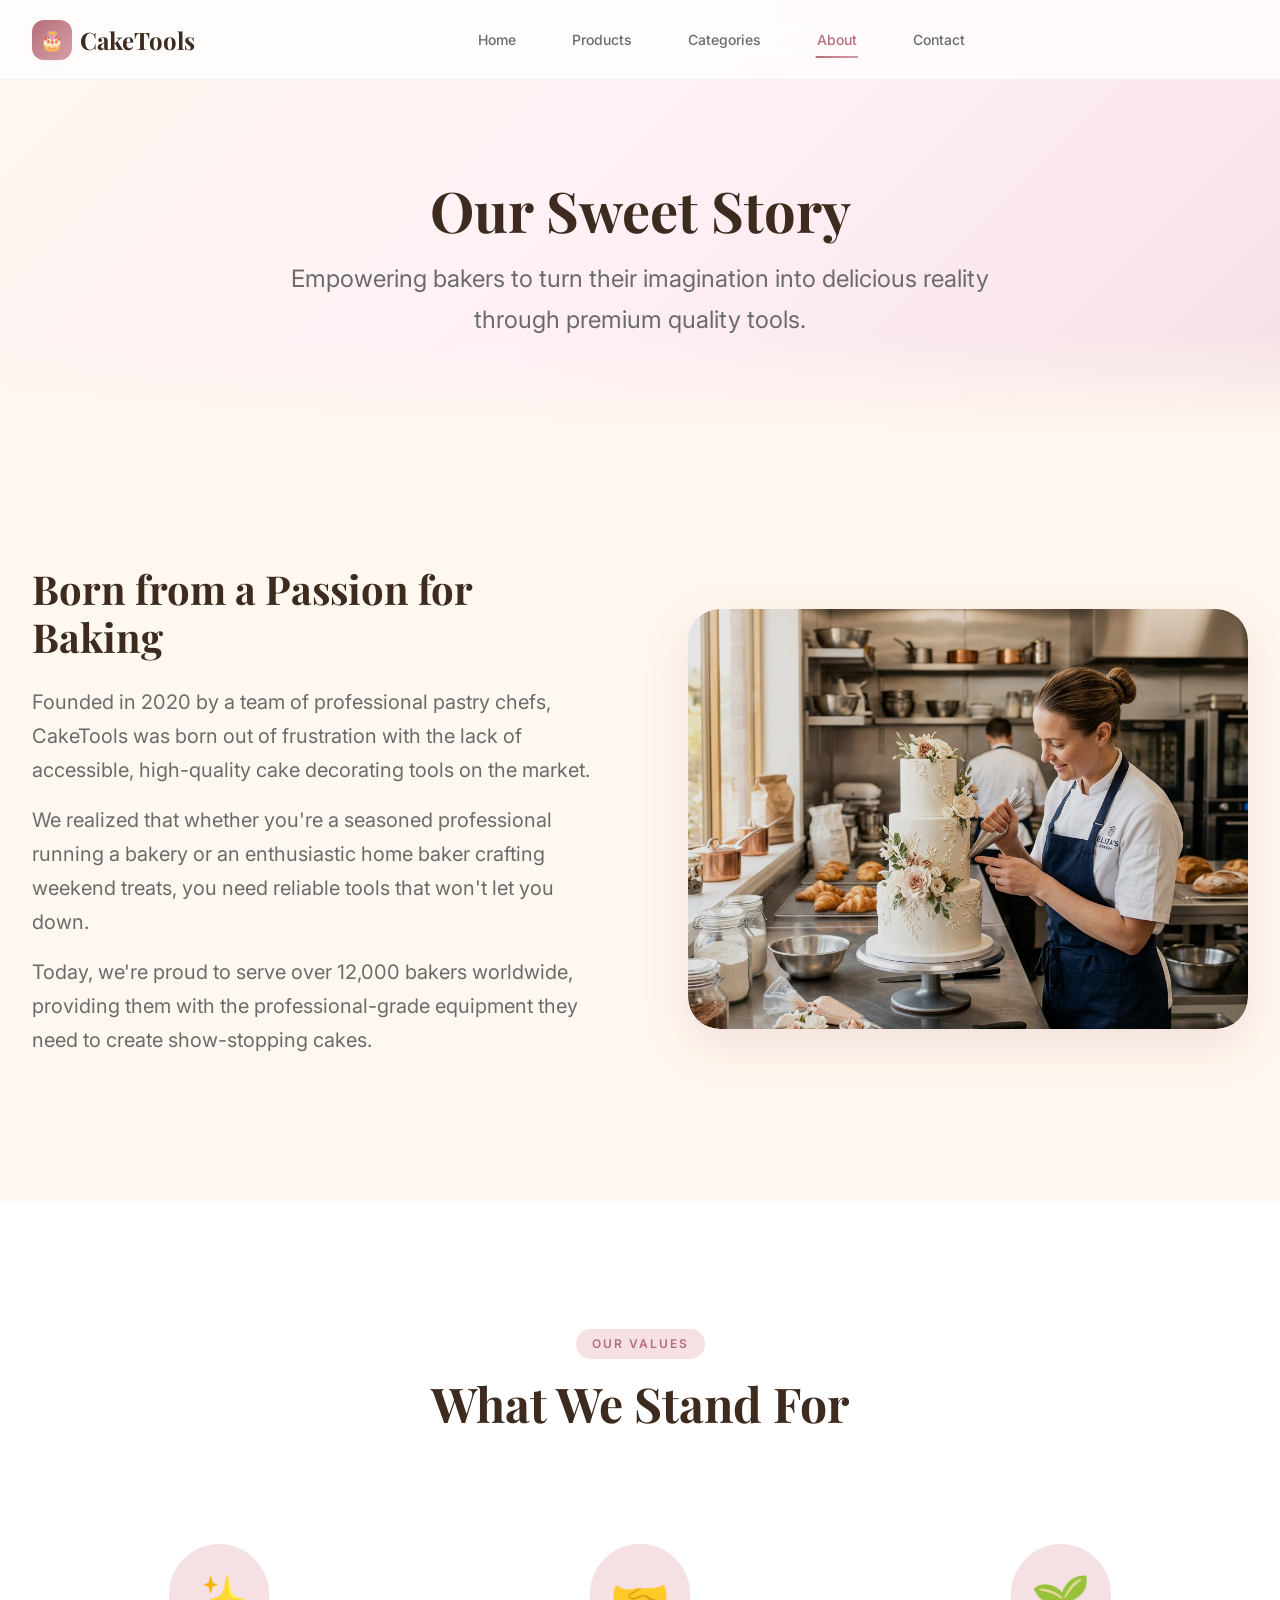
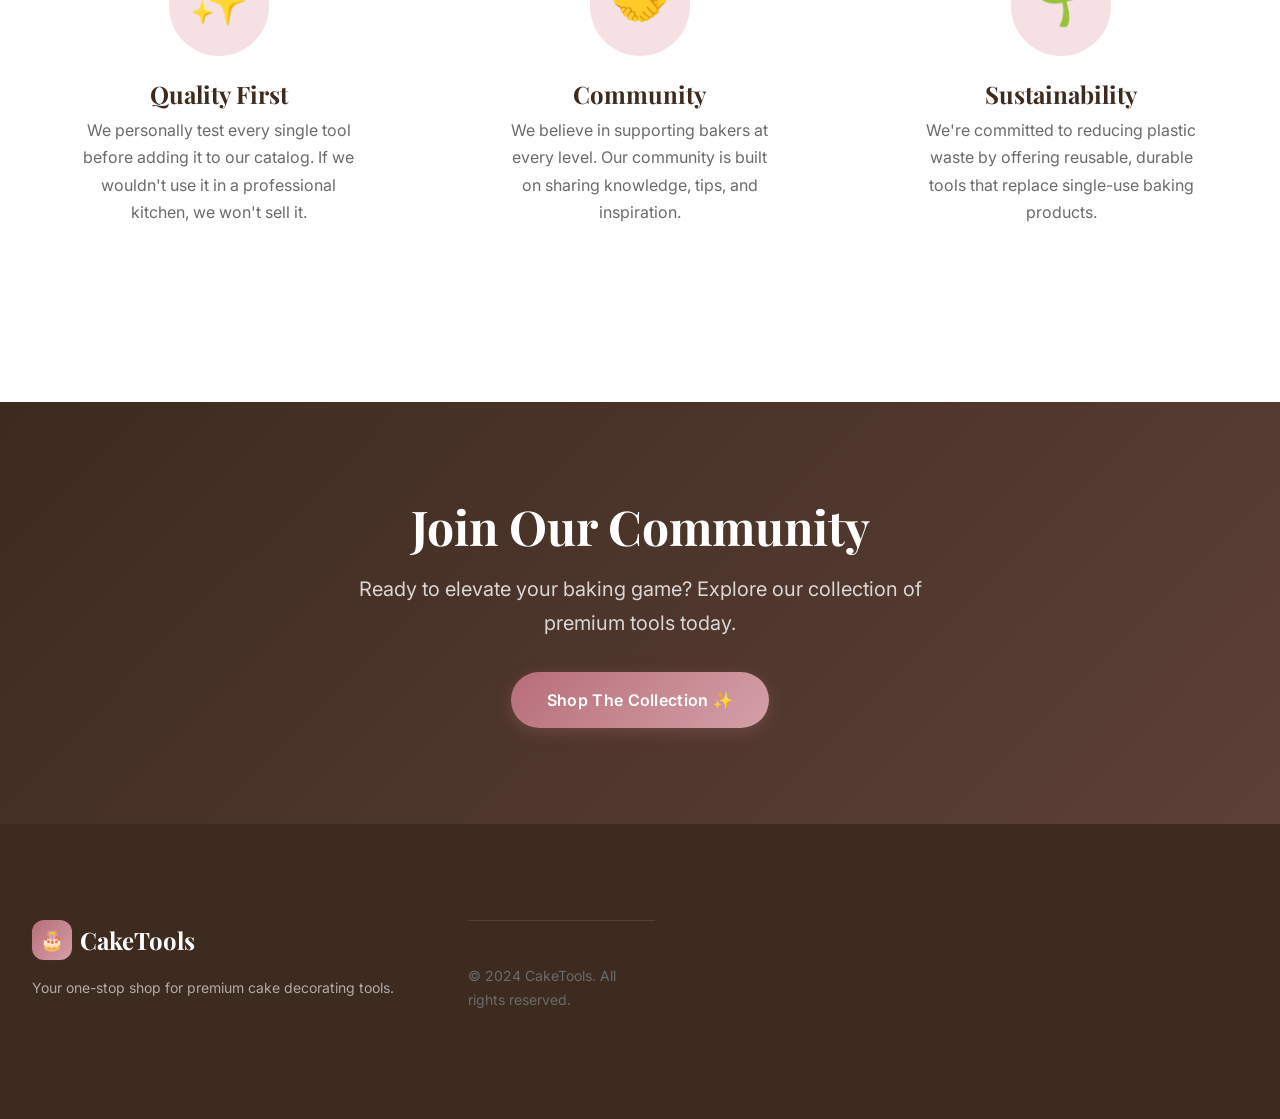
==== commit 7857e342: "Update about page image and make contact page more professional" ====
--- a/about.html
+++ b/about.html
@@ -55,8 +55,8 @@
           <p>We realized that whether you're a seasoned professional running a bakery or an enthusiastic home baker crafting weekend treats, you need reliable tools that won't let you down.</p>
           <p>Today, we're proud to serve over 12,000 bakers worldwide, providing them with the professional-grade equipment they need to create show-stopping cakes.</p>
         </div>
-        <div class="story-image reveal-right">
-          👩‍🍳
+        <div class="story-image reveal-right" style="padding: 0; background: transparent;">
+          <img src="assets/images/about-story.png" alt="Pastry chef decorating a cake" style="width: 100%; height: 100%; object-fit: cover; border-radius: var(--radius-2xl);">
         </div>
       </div>
     </div>
--- a/css/style.css
+++ b/css/style.css
@@ -694,8 +694,20 @@
   transition: transform var(--transition-spring);
 }
 
+.cat-real-icon {
+  width: 100%;
+  height: 100%;
+  object-fit: cover;
+  border-radius: var(--radius-xl);
+  transition: transform var(--transition-spring);
+}
+
 .category-card:hover .category-icon {
   transform: scale(1.1) rotate(-5deg);
+}
+
+.category-card:hover .cat-real-icon {
+  transform: scale(1.1);
 }
 
 .category-card h3 {
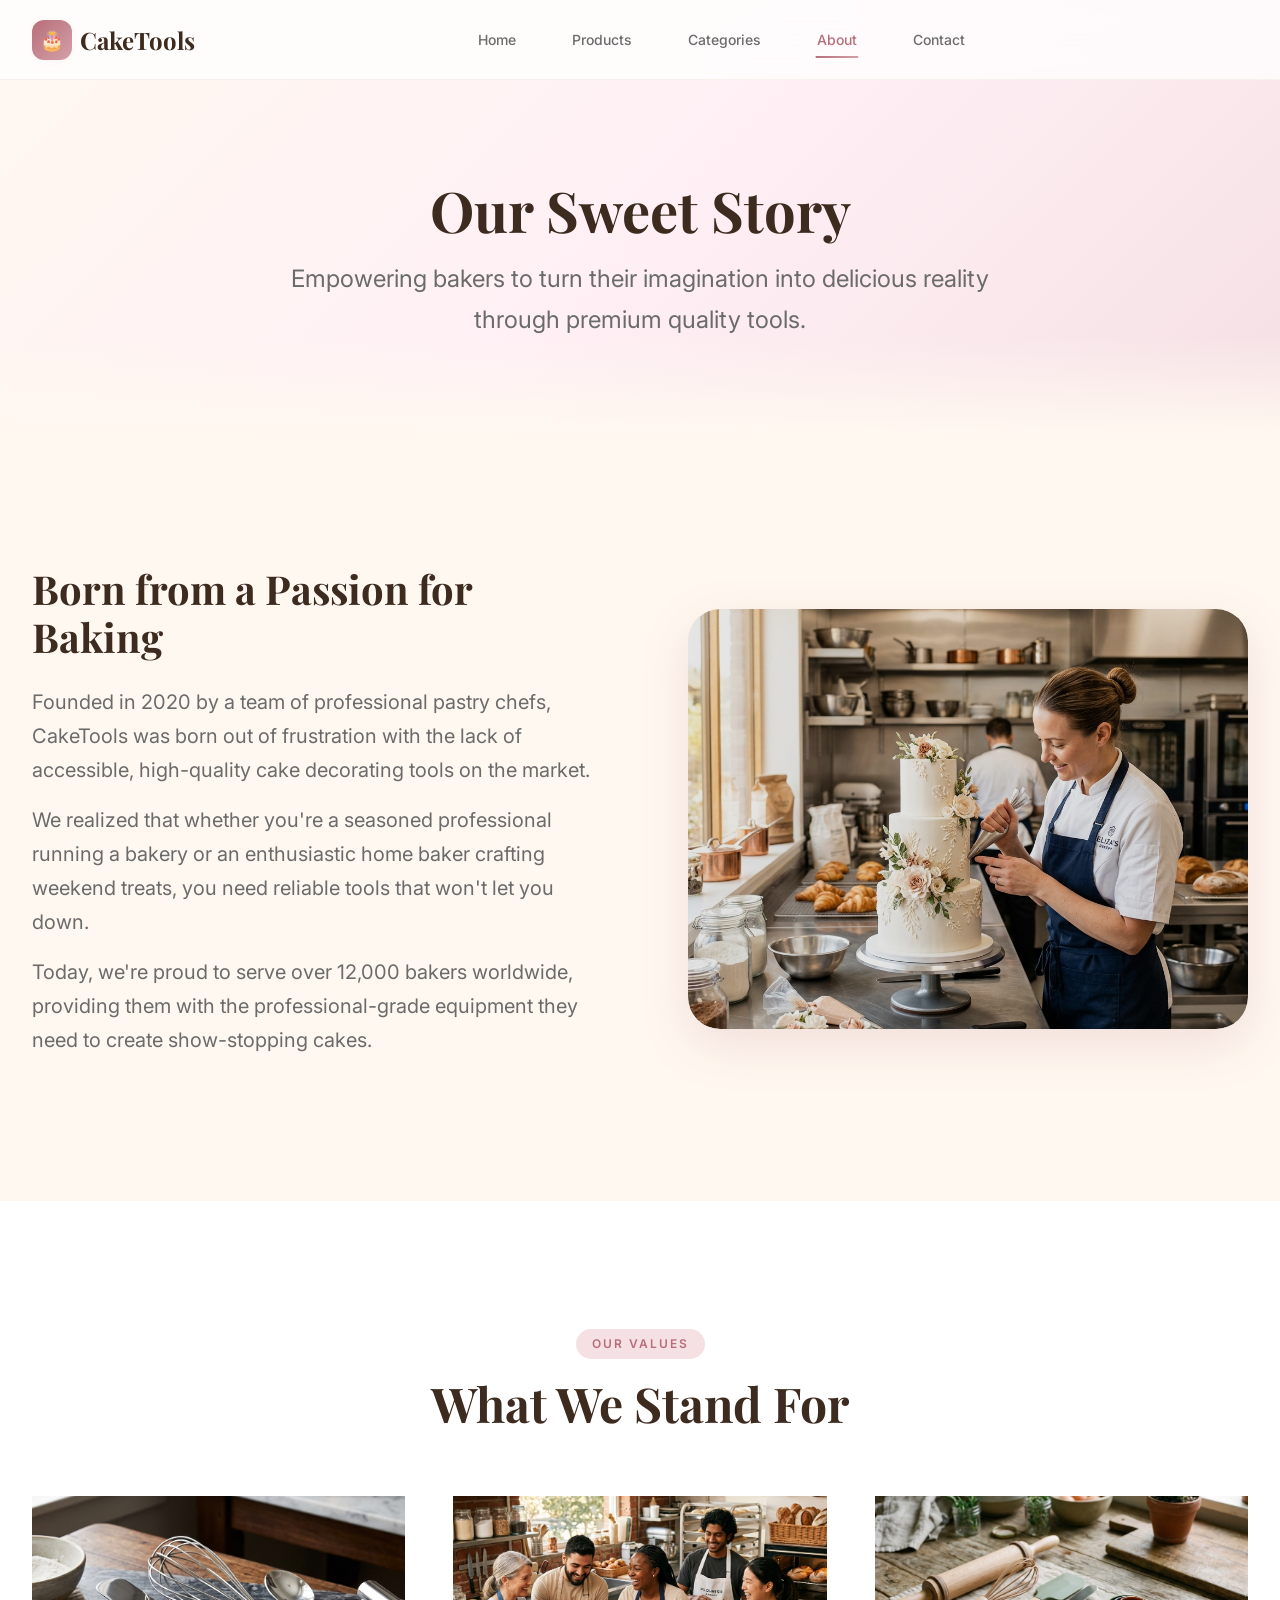
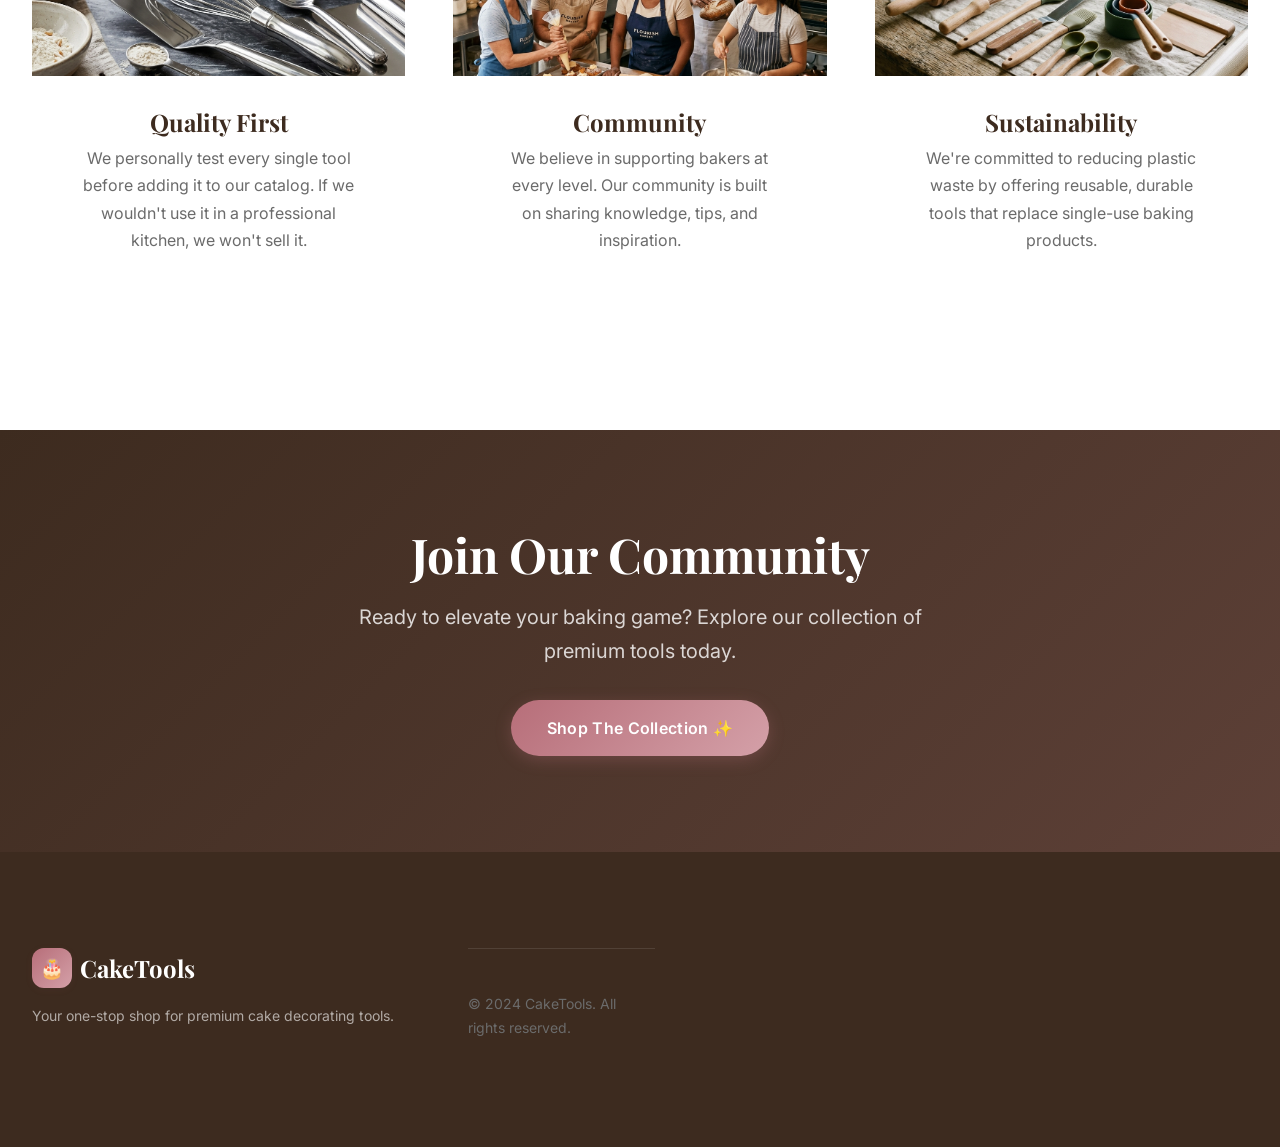
==== commit b711209d: "Replace emojis with real images for About values and Home features" ====
--- a/about.html
+++ b/about.html
@@ -71,20 +71,26 @@
       </div>
       
       <div class="values-grid" data-stagger>
-        <div class="value-card reveal">
-          <span class="value-icon">✨</span>
+        <div class="value-card reveal" style="padding-top: 0; overflow: hidden;">
+          <div class="value-image" style="height: 180px; margin: 0 -3rem 2rem -3rem;">
+            <img src="assets/images/about-quality.png" alt="Quality First" style="width: 100%; height: 100%; object-fit: cover;">
+          </div>
           <h3>Quality First</h3>
           <p class="text-secondary">We personally test every single tool before adding it to our catalog. If we wouldn't use it in a professional kitchen, we won't sell it.</p>
         </div>
         
-        <div class="value-card reveal">
-          <span class="value-icon">🤝</span>
+        <div class="value-card reveal" style="padding-top: 0; overflow: hidden;">
+          <div class="value-image" style="height: 180px; margin: 0 -3rem 2rem -3rem;">
+            <img src="assets/images/about-community.png" alt="Community" style="width: 100%; height: 100%; object-fit: cover;">
+          </div>
           <h3>Community</h3>
           <p class="text-secondary">We believe in supporting bakers at every level. Our community is built on sharing knowledge, tips, and inspiration.</p>
         </div>
         
-        <div class="value-card reveal">
-          <span class="value-icon">🌱</span>
+        <div class="value-card reveal" style="padding-top: 0; overflow: hidden;">
+          <div class="value-image" style="height: 180px; margin: 0 -3rem 2rem -3rem;">
+            <img src="assets/images/about-eco.png" alt="Sustainability" style="width: 100%; height: 100%; object-fit: cover;">
+          </div>
           <h3>Sustainability</h3>
           <p class="text-secondary">We're committed to reducing plastic waste by offering reusable, durable tools that replace single-use baking products.</p>
         </div>
